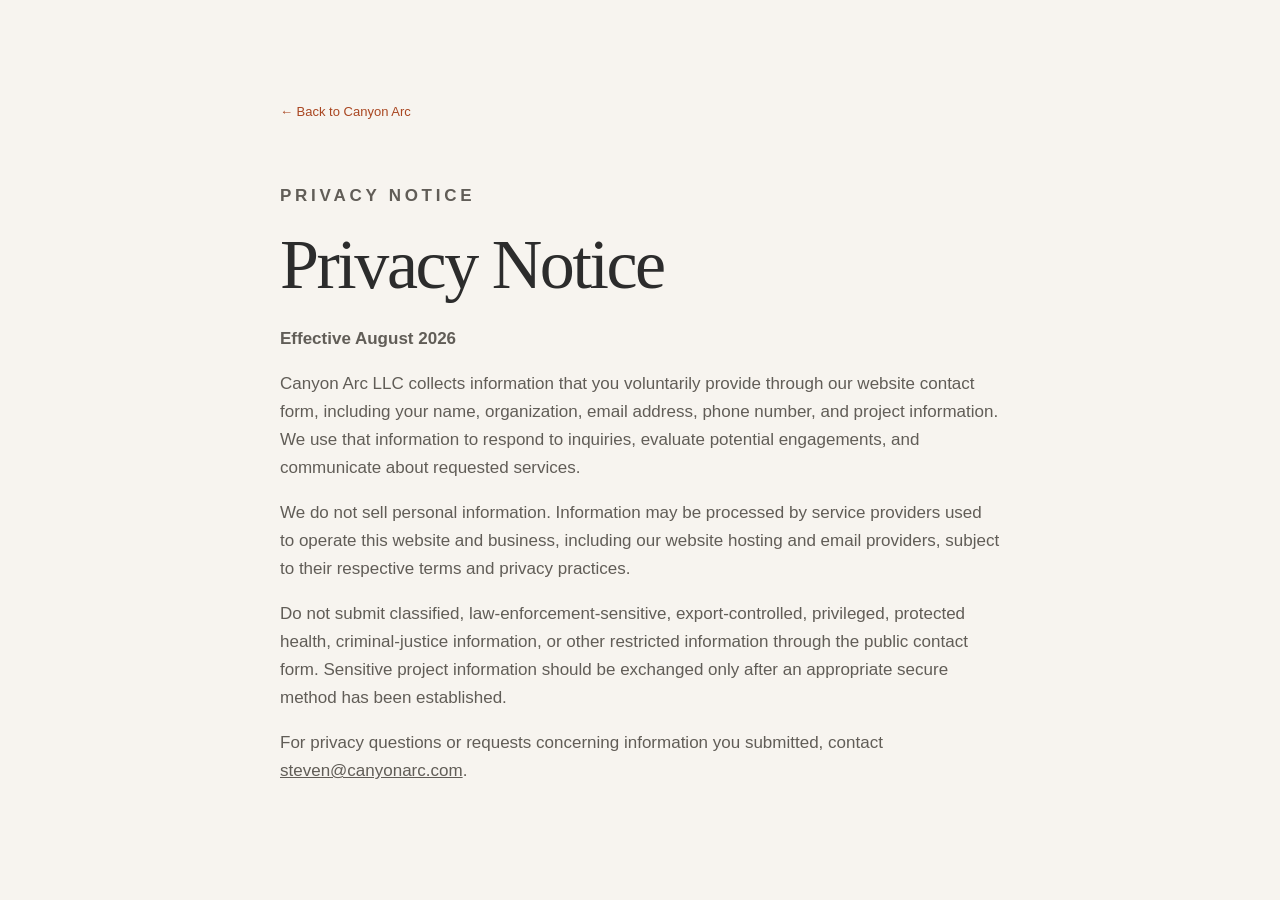
==== privacy.html @ f391a755 "Initial commit via Netlify [skip ci]" ====
<!doctype html><html lang="en"><head><meta charset="utf-8"><meta name="viewport" content="width=device-width,initial-scale=1"><title>Privacy Notice | Canyon Arc</title><link rel="icon" href="/assets/images/favicon.png" type="image/png"><link rel="stylesheet" href="/assets/css/styles.css"></head><body class="simple-page"><main class="simple-wrap simple-wrap-wide"><a href="/" class="back-link">← Back to Canyon Arc</a><p class="eyebrow">Privacy Notice</p><h1>Privacy Notice</h1><p><strong>Effective August 2026</strong></p><p>Canyon Arc LLC collects information that you voluntarily provide through our website contact form, including your name, organization, email address, phone number, and project information. We use that information to respond to inquiries, evaluate potential engagements, and communicate about requested services.</p><p>We do not sell personal information. Information may be processed by service providers used to operate this website and business, including our website hosting and email providers, subject to their respective terms and privacy practices.</p><p>Do not submit classified, law-enforcement-sensitive, export-controlled, privileged, protected health, criminal-justice information, or other restricted information through the public contact form. Sensitive project information should be exchanged only after an appropriate secure method has been established.</p><p>For privacy questions or requests concerning information you submitted, contact <a href="mailto:steven@canyonarc.com">steven@canyonarc.com</a>.</p></main></body></html>
---- assets/css/styles.css ----
:root{
  --ink:#2c2c2c;
  --ink-soft:#4d4b47;
  --sage:#6d7462;
  --sage-dark:#535a4d;
  --sand:#c9b79b;
  --sand-light:#e9dfcf;
  --clay:#c65a2e;
  --clay-dark:#a94621;
  --cream:#f7f4ef;
  --white:#fffdfa;
  --line:rgba(44,44,44,.14);
  --max:1180px;
  --serif: Georgia, 'Times New Roman', serif;
  --sans: Inter, ui-sans-serif, -apple-system, BlinkMacSystemFont, 'Segoe UI', sans-serif;
}
*{box-sizing:border-box}
html{scroll-behavior:smooth}
body{margin:0;color:var(--ink);background:var(--cream);font-family:var(--sans);font-size:16px;line-height:1.65;-webkit-font-smoothing:antialiased}
a{color:inherit}
img{max-width:100%;display:block}
button,input,textarea{font:inherit}
.shell{width:min(calc(100% - 40px),var(--max));margin-inline:auto}
.sr-only{position:absolute;width:1px;height:1px;padding:0;margin:-1px;overflow:hidden;clip:rect(0,0,0,0);white-space:nowrap;border:0}
.skip-link{position:fixed;top:12px;left:12px;z-index:1000;background:var(--ink);color:white;padding:10px 14px;transform:translateY(-160%);transition:.2s}
.skip-link:focus{transform:none}

.site-header{position:sticky;top:0;z-index:100;background:rgba(247,244,239,.92);backdrop-filter:blur(14px);border-bottom:1px solid rgba(44,44,44,.08)}
.nav-shell{min-height:82px;display:flex;align-items:center;justify-content:space-between;gap:24px}
.brand{display:flex;align-items:center;gap:13px;text-decoration:none}
.brand-mark{width:72px;height:30px;object-fit:contain}
.brand-text{display:flex;flex-direction:column;line-height:1}
.brand-text strong{font-family:var(--serif);font-weight:500;font-size:22px;letter-spacing:.07em;text-transform:uppercase}
.brand-text small{font-size:9px;text-transform:uppercase;letter-spacing:.35em;color:var(--sage);margin-top:7px}
.site-nav{display:flex;align-items:center;gap:28px;font-size:13px;font-weight:600;letter-spacing:.04em}
.site-nav a{text-decoration:none;transition:.2s;color:#444}
.site-nav a:hover{color:var(--clay)}
.nav-cta{border:1px solid var(--ink);padding:11px 16px}
.nav-cta:hover{background:var(--ink);color:white!important}
.nav-toggle{display:none;background:none;border:0;padding:8px}
.nav-toggle span:not(.sr-only){display:block;width:25px;height:1.5px;background:var(--ink);margin:5px}

.hero{min-height:calc(100vh - 82px);display:flex;align-items:center;position:relative;overflow:hidden;background:radial-gradient(circle at 90% 15%,rgba(201,183,155,.22),transparent 32%),linear-gradient(180deg,var(--cream),#f3eee7)}
.hero:after{content:"";position:absolute;left:0;right:0;bottom:0;height:5px;background:linear-gradient(90deg,var(--clay) 0 26%,var(--sage) 26% 52%,var(--sand) 52% 78%,var(--ink) 78% 100%);opacity:.8}
.hero-grid{display:grid;grid-template-columns:1.08fr .92fr;gap:70px;align-items:center;padding:88px 0 105px}
.eyebrow{text-transform:uppercase;letter-spacing:.22em;font-size:11px;font-weight:700;color:var(--clay);margin:0 0 20px}
.hero h1,.section-heading h2,.about-copy h2,.contact-copy h2,.simple-wrap h1{font-family:var(--serif);font-weight:400;letter-spacing:-.035em;line-height:.99;margin:0;color:var(--ink)}
.hero h1{font-size:clamp(58px,7.2vw,108px);max-width:760px}
.hero h1 em{font-weight:400;color:var(--clay);font-style:italic}
.hero-lede{font-size:19px;max-width:680px;color:var(--ink-soft);margin:30px 0 0;line-height:1.7}
.hero-actions{display:flex;gap:12px;flex-wrap:wrap;margin-top:34px}
.button{display:inline-flex;justify-content:center;align-items:center;min-height:50px;padding:12px 20px;text-decoration:none;border:1px solid var(--ink);font-size:13px;font-weight:700;letter-spacing:.04em;cursor:pointer;transition:.2s}
.button-primary{background:var(--ink);color:white}
.button-primary:hover{background:var(--clay);border-color:var(--clay)}
.button-secondary{background:transparent;color:var(--ink)}
.button-secondary:hover{background:rgba(44,44,44,.06)}
.hero-tags{display:flex;flex-wrap:wrap;gap:9px;margin-top:33px}
.hero-tags span{font-size:11px;text-transform:uppercase;letter-spacing:.1em;padding:7px 10px;border:1px solid var(--line);background:rgba(255,255,255,.4)}
.terrain-card{position:relative;min-height:510px;border:1px solid rgba(44,44,44,.12);background:rgba(255,253,250,.65);display:flex;flex-direction:column;justify-content:center;padding:50px;box-shadow:0 35px 90px rgba(63,50,38,.08)}
.terrain-card:before,.terrain-card:after{content:"";position:absolute;width:130px;height:130px;border:1px solid rgba(198,90,46,.25)}
.terrain-card:before{top:-20px;right:-20px;border-left:0;border-bottom:0}
.terrain-card:after{bottom:-20px;left:-20px;border-right:0;border-top:0}
.terrain-card img{width:100%;mix-blend-mode:multiply}
.terrain-copy{display:flex;justify-content:space-between;border-top:1px solid var(--line);padding-top:18px;margin-top:28px;font-size:10px;text-transform:uppercase;letter-spacing:.18em;color:var(--sage)}

.signal-strip{background:var(--white);border-bottom:1px solid var(--line)}
.signal-grid{display:grid;grid-template-columns:repeat(3,1fr)}
.signal-grid>div{padding:27px 28px;border-right:1px solid var(--line)}
.signal-grid>div:first-child{padding-left:0}
.signal-grid>div:last-child{border-right:0}
.signal-grid strong{display:block;font-family:var(--serif);font-size:19px;font-weight:400;margin-bottom:3px}
.signal-grid span{font-size:13px;color:#696660}

.section{padding:110px 0}
.section-heading{max-width:780px;margin-bottom:55px}
.section-heading h2,.about-copy h2,.contact-copy h2{font-size:clamp(43px,5vw,72px)}
.section-heading>p:last-child{max-width:650px;color:#66625c;font-size:17px;margin-top:22px}
.service-grid{display:grid;grid-template-columns:repeat(2,1fr);gap:16px}
.service-card{position:relative;background:var(--white);border:1px solid var(--line);padding:38px 38px 32px;min-height:345px;transition:transform .2s,border-color .2s,box-shadow .2s}
.service-card:hover{transform:translateY(-3px);border-color:rgba(198,90,46,.34);box-shadow:0 20px 45px rgba(54,44,34,.07)}
.service-number{font-family:var(--serif);color:var(--clay);font-size:14px}
.service-card h3{font-family:var(--serif);font-size:31px;font-weight:400;line-height:1.1;margin:44px 0 15px}
.service-card p{color:#625f59;max-width:600px}
.service-card ul{list-style:none;padding:0;margin:25px 0 0;border-top:1px solid var(--line);padding-top:18px;display:flex;gap:16px;flex-wrap:wrap}
.service-card li{font-size:11px;text-transform:uppercase;letter-spacing:.09em;color:var(--sage-dark)}
.service-card-wide{grid-column:1/-1;min-height:auto;display:grid;grid-template-columns:70px 1fr auto;align-items:center;gap:25px}
.service-card-wide h3{margin:0 0 8px}
.text-link{text-decoration:none;color:var(--clay-dark);font-weight:700;font-size:13px;white-space:nowrap}
.text-link span{font-size:20px;margin-left:5px}

.section-dark{background:var(--ink);color:white;position:relative;overflow:hidden}
.section-dark:before{content:"";position:absolute;width:650px;height:650px;border:1px solid rgba(201,183,155,.1);border-radius:50%;right:-250px;top:-300px}
.section-heading-light h2{color:white}
.section-heading-light .eyebrow{color:#e89470}
.client-grid{display:grid;grid-template-columns:repeat(4,1fr);border-top:1px solid rgba(255,255,255,.18);border-left:1px solid rgba(255,255,255,.18)}
.client-card{padding:34px 26px 32px;border-right:1px solid rgba(255,255,255,.18);border-bottom:1px solid rgba(255,255,255,.18);min-height:300px}
.client-card>span{font-family:var(--serif);color:#dfaa8e;font-size:13px}
.client-card h3{font-family:var(--serif);font-size:27px;font-weight:400;line-height:1.1;margin:72px 0 15px}
.client-card p{color:#c8c4be;font-size:14px}

.experience-layout{display:grid;grid-template-columns:.82fr 1.18fr;gap:90px;align-items:start}
.sticky-heading{position:sticky;top:140px;margin-bottom:0}
.sticky-heading h2{font-size:58px}
.experience-list{border-top:1px solid var(--line)}
.experience-item{display:grid;grid-template-columns:70px 1fr;gap:20px;padding:37px 0;border-bottom:1px solid var(--line)}
.experience-item>span{font-family:var(--serif);color:var(--clay);font-size:13px}
.experience-item h3{font-family:var(--serif);font-size:31px;font-weight:400;margin:0 0 10px}
.experience-item p{color:#65615b;margin:0;max-width:650px}

.about-section{background:#eee7dd}
.about-grid{display:grid;grid-template-columns:.8fr 1.2fr;gap:90px;align-items:center}
.about-mark{padding:55px;background:rgba(255,253,250,.58);border:1px solid rgba(44,44,44,.1)}
.about-mark img{mix-blend-mode:multiply}
.about-copy>p:not(.eyebrow){color:#625f59;font-size:17px;max-width:720px}
.founder-card{border-top:1px solid rgba(44,44,44,.2);margin-top:36px;padding-top:27px;display:grid;grid-template-columns:170px 1fr;gap:20px}
.founder-label{text-transform:uppercase!important;letter-spacing:.16em;font-size:10px!important;color:var(--clay)!important;margin-top:5px}
.founder-card h3{font-family:var(--serif);font-weight:400;font-size:32px;margin:0}
.founder-card p:last-child{grid-column:2;margin-top:-8px!important;font-size:15px!important}

.contact-section{background:var(--white)}
.contact-grid{display:grid;grid-template-columns:.9fr 1.1fr;gap:85px;align-items:start}
.contact-copy>p:not(.eyebrow){color:#65615b;max-width:560px}
.direct-contact{margin-top:35px;padding-top:25px;border-top:1px solid var(--line);display:flex;flex-direction:column;gap:5px}
.direct-contact span{font-size:10px;text-transform:uppercase;letter-spacing:.18em;color:var(--sage)}
.direct-contact a{font-family:var(--serif);font-size:24px;text-decoration:none}
.contact-note{font-size:12px!important;text-transform:uppercase;letter-spacing:.08em;margin-top:26px}
.contact-form{background:var(--cream);border:1px solid var(--line);padding:35px}
.field-row{display:grid;grid-template-columns:1fr 1fr;gap:17px}
.contact-form label{display:flex;flex-direction:column;gap:7px;font-size:11px;text-transform:uppercase;letter-spacing:.08em;font-weight:700;color:#5e5a54;margin-bottom:18px}
.contact-form input,.contact-form textarea{width:100%;border:0;border-bottom:1px solid rgba(44,44,44,.3);background:white;padding:13px 12px;color:var(--ink);outline:none;text-transform:none;letter-spacing:0;font-weight:400;font-size:15px;border-radius:0}
.contact-form textarea{border:1px solid rgba(44,44,44,.22);resize:vertical}
.contact-form input:focus,.contact-form textarea:focus{border-color:var(--clay);box-shadow:0 1px 0 var(--clay)}
.form-submit{width:100%;margin-top:3px}
.form-fineprint{font-size:11px;color:#77726b;line-height:1.5;margin:15px 0 0}
.honeypot{position:absolute;left:-9999px}

.site-footer{padding:46px 0;background:#1f1f1f;color:#ddd}
.footer-grid{display:flex;justify-content:space-between;gap:40px;align-items:flex-end}
.footer-brand{display:flex;align-items:center;gap:16px}
.footer-brand img{width:105px;filter:brightness(1.2)}
.footer-brand div{display:flex;flex-direction:column}
.footer-brand strong{font-family:var(--serif);font-weight:400;font-size:22px;text-transform:uppercase;letter-spacing:.08em;color:white}
.footer-brand span{font-size:9px;text-transform:uppercase;letter-spacing:.28em;color:#aaa;margin-top:5px}
.footer-meta{text-align:right;font-size:12px;color:#aaa}
.footer-meta p{margin:4px 0}
.footer-meta a{text-decoration:none;color:#ddd}

.simple-page{min-height:100vh;display:grid;place-items:center;background:var(--cream)}
.simple-wrap{width:min(calc(100% - 40px),720px);padding:75px 0}
.simple-wrap-wide{max-width:850px}
.simple-logo{width:440px;max-width:100%;margin-bottom:55px}
.simple-wrap h1{font-size:70px;margin-bottom:25px}
.simple-wrap p{color:#615d57;font-size:17px}
.simple-wrap .button{margin-top:20px}
.back-link{display:inline-block;margin-bottom:60px;text-decoration:none;font-size:13px;color:var(--clay-dark)}

.reveal{opacity:0;transform:translateY(18px);transition:opacity .65s ease,transform .65s ease}
.reveal.is-visible{opacity:1;transform:none}


.hero-capability-link{display:inline-flex;align-items:center;gap:8px;margin-top:17px;color:var(--clay-dark);font-size:12px;font-weight:700;text-decoration:none;letter-spacing:.02em}
.hero-capability-link span{font-size:17px;transition:transform .2s ease}
.hero-capability-link:hover span{transform:translateX(3px)}

.founder-card-expanded{grid-template-columns:170px 1fr;align-items:start}
.founder-bio h3{margin-bottom:13px}
.founder-bio>p{color:#625f59;font-size:15px!important;line-height:1.7;margin:0 0 11px!important}
.credential-list{display:flex;flex-wrap:wrap;gap:8px;margin:20px 0 18px}
.credential-list span{display:inline-block;border:1px solid rgba(44,44,44,.16);background:rgba(255,253,250,.42);padding:8px 10px;font-size:9px;line-height:1.25;text-transform:uppercase;letter-spacing:.09em;color:var(--sage-dark)}
.capability-link{display:inline-flex;align-items:center;margin-top:2px}

@media (prefers-reduced-motion:reduce){html{scroll-behavior:auto}.reveal{opacity:1;transform:none;transition:none}}
@media (max-width:980px){
  .hero-grid,.about-grid,.contact-grid,.experience-layout{grid-template-columns:1fr;gap:55px}
  .hero{min-height:auto}.hero-grid{padding:75px 0 95px}.terrain-card{min-height:390px;max-width:650px}
  .signal-grid{grid-template-columns:1fr}.signal-grid>div{border-right:0;border-bottom:1px solid var(--line);padding-left:0}.signal-grid>div:last-child{border-bottom:0}
  .client-grid{grid-template-columns:repeat(2,1fr)}
  .sticky-heading{position:static}.sticky-heading h2{font-size:clamp(43px,6vw,62px)}
  .about-mark{max-width:650px}
}
@media (max-width:760px){
  .shell{width:min(calc(100% - 30px),var(--max))}
  .nav-shell{min-height:70px}.brand-mark{width:58px}.brand-text strong{font-size:18px}.brand-text small{font-size:7px}
  .nav-toggle{display:block;z-index:102}.site-nav{position:absolute;top:70px;left:0;right:0;background:var(--cream);border-bottom:1px solid var(--line);display:none;flex-direction:column;align-items:stretch;gap:0;padding:12px 15px 20px}.site-nav.is-open{display:flex}.site-nav a{padding:13px}.nav-cta{text-align:center;margin-top:5px}
  .hero h1{font-size:clamp(53px,17vw,76px)}.hero-lede{font-size:17px}.hero-grid{padding-top:60px}.terrain-card{min-height:330px;padding:30px}.terrain-copy{font-size:8px}
  .section{padding:80px 0}.section-heading{margin-bottom:40px}.section-heading h2,.about-copy h2,.contact-copy h2{font-size:clamp(40px,12vw,58px)}
  .service-grid{grid-template-columns:1fr}.service-card-wide{grid-column:auto;grid-template-columns:55px 1fr}.service-card-wide .text-link{grid-column:2;white-space:normal}.service-card{padding:30px;min-height:320px}.service-card-wide{min-height:auto}
  .client-grid{grid-template-columns:1fr}.client-card{min-height:240px}.client-card h3{margin-top:45px}
  .experience-item{grid-template-columns:45px 1fr}.experience-item h3{font-size:27px}
  .founder-card{grid-template-columns:1fr}.founder-card p:last-child{grid-column:auto;margin-top:0!important}.founder-card-expanded{grid-template-columns:1fr}.credential-list{gap:7px}
  .field-row{grid-template-columns:1fr;gap:0}.contact-form{padding:25px}
  .footer-grid{flex-direction:column;align-items:flex-start}.footer-meta{text-align:left}
}
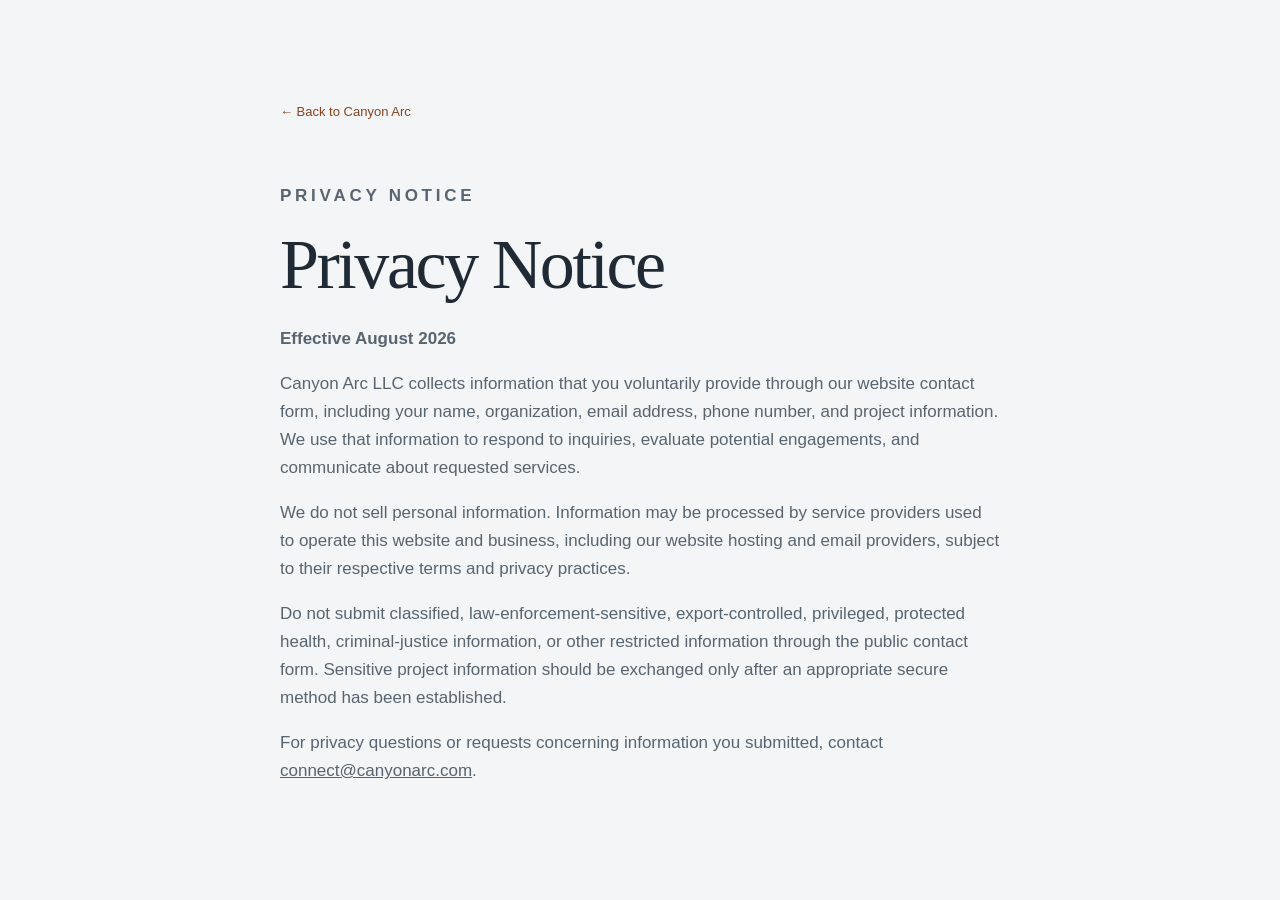
==== commit fbf31308: "Update public contact email" ====
--- a/privacy.html
+++ b/privacy.html
@@ -1 +1 @@
-<!doctype html><html lang="en"><head><meta charset="utf-8"><meta name="viewport" content="width=device-width,initial-scale=1"><title>Privacy Notice | Canyon Arc</title><link rel="icon" href="/assets/images/favicon.png" type="image/png"><link rel="stylesheet" href="/assets/css/styles.css"></head><body class="simple-page"><main class="simple-wrap simple-wrap-wide"><a href="/" class="back-link">← Back to Canyon Arc</a><p class="eyebrow">Privacy Notice</p><h1>Privacy Notice</h1><p><strong>Effective August 2026</strong></p><p>Canyon Arc LLC collects information that you voluntarily provide through our website contact form, including your name, organization, email address, phone number, and project information. We use that information to respond to inquiries, evaluate potential engagements, and communicate about requested services.</p><p>We do not sell personal information. Information may be processed by service providers used to operate this website and business, including our website hosting and email providers, subject to their respective terms and privacy practices.</p><p>Do not submit classified, law-enforcement-sensitive, export-controlled, privileged, protected health, criminal-justice information, or other restricted information through the public contact form. Sensitive project information should be exchanged only after an appropriate secure method has been established.</p><p>For privacy questions or requests concerning information you submitted, contact <a href="mailto:steven@canyonarc.com">steven@canyonarc.com</a>.</p></main></body></html>
+<!doctype html><html lang="en"><head><meta charset="utf-8"><meta name="viewport" content="width=device-width,initial-scale=1"><title>Privacy Notice | Canyon Arc</title><link rel="icon" href="/assets/images/favicon.png" type="image/png"><link rel="stylesheet" href="/assets/css/styles.css"></head><body class="simple-page"><main class="simple-wrap simple-wrap-wide"><a href="/" class="back-link">← Back to Canyon Arc</a><p class="eyebrow">Privacy Notice</p><h1>Privacy Notice</h1><p><strong>Effective August 2026</strong></p><p>Canyon Arc LLC collects information that you voluntarily provide through our website contact form, including your name, organization, email address, phone number, and project information. We use that information to respond to inquiries, evaluate potential engagements, and communicate about requested services.</p><p>We do not sell personal information. Information may be processed by service providers used to operate this website and business, including our website hosting and email providers, subject to their respective terms and privacy practices.</p><p>Do not submit classified, law-enforcement-sensitive, export-controlled, privileged, protected health, criminal-justice information, or other restricted information through the public contact form. Sensitive project information should be exchanged only after an appropriate secure method has been established.</p><p>For privacy questions or requests concerning information you submitted, contact <a href="mailto:connect@canyonarc.com">connect@canyonarc.com</a>.</p></main></body></html>
--- a/assets/css/styles.css
+++ b/assets/css/styles.css
@@ -1,15 +1,15 @@
 :root{
-  --ink:#2c2c2c;
-  --ink-soft:#4d4b47;
-  --sage:#6d7462;
-  --sage-dark:#535a4d;
-  --sand:#c9b79b;
-  --sand-light:#e9dfcf;
-  --clay:#c65a2e;
-  --clay-dark:#a94621;
-  --cream:#f7f4ef;
-  --white:#fffdfa;
-  --line:rgba(44,44,44,.14);
+  --ink:#202a35;
+  --ink-soft:#465563;
+  --sage:#657789;
+  --sage-dark:#4f6174;
+  --sand:#c9b9a3;
+  --sand-light:#e7dfd5;
+  --clay:#a85a32;
+  --clay-dark:#874421;
+  --cream:#f3f5f6;
+  --white:#fbfcfd;
+  --line:rgba(32,42,53,.14);
   --max:1180px;
   --serif: Georgia, 'Times New Roman', serif;
   --sans: Inter, ui-sans-serif, -apple-system, BlinkMacSystemFont, 'Segoe UI', sans-serif;
@@ -25,7 +25,7 @@
 .skip-link{position:fixed;top:12px;left:12px;z-index:1000;background:var(--ink);color:white;padding:10px 14px;transform:translateY(-160%);transition:.2s}
 .skip-link:focus{transform:none}
 
-.site-header{position:sticky;top:0;z-index:100;background:rgba(247,244,239,.92);backdrop-filter:blur(14px);border-bottom:1px solid rgba(44,44,44,.08)}
+.site-header{position:sticky;top:0;z-index:100;background:rgba(243,245,246,.94);backdrop-filter:blur(14px);border-bottom:1px solid rgba(32,42,53,.09)}
 .nav-shell{min-height:82px;display:flex;align-items:center;justify-content:space-between;gap:24px}
 .brand{display:flex;align-items:center;gap:13px;text-decoration:none}
 .brand-mark{width:72px;height:30px;object-fit:contain}
@@ -33,14 +33,14 @@
 .brand-text strong{font-family:var(--serif);font-weight:500;font-size:22px;letter-spacing:.07em;text-transform:uppercase}
 .brand-text small{font-size:9px;text-transform:uppercase;letter-spacing:.35em;color:var(--sage);margin-top:7px}
 .site-nav{display:flex;align-items:center;gap:28px;font-size:13px;font-weight:600;letter-spacing:.04em}
-.site-nav a{text-decoration:none;transition:.2s;color:#444}
+.site-nav a{text-decoration:none;transition:.2s;color:var(--ink-soft)}
 .site-nav a:hover{color:var(--clay)}
 .nav-cta{border:1px solid var(--ink);padding:11px 16px}
 .nav-cta:hover{background:var(--ink);color:white!important}
 .nav-toggle{display:none;background:none;border:0;padding:8px}
 .nav-toggle span:not(.sr-only){display:block;width:25px;height:1.5px;background:var(--ink);margin:5px}
 
-.hero{min-height:calc(100vh - 82px);display:flex;align-items:center;position:relative;overflow:hidden;background:radial-gradient(circle at 90% 15%,rgba(201,183,155,.22),transparent 32%),linear-gradient(180deg,var(--cream),#f3eee7)}
+.hero{min-height:calc(100vh - 82px);display:flex;align-items:center;position:relative;overflow:hidden;background:radial-gradient(circle at 90% 15%,rgba(201,185,163,.25),transparent 32%),linear-gradient(180deg,var(--cream),#e9eef1)}
 .hero:after{content:"";position:absolute;left:0;right:0;bottom:0;height:5px;background:linear-gradient(90deg,var(--clay) 0 26%,var(--sage) 26% 52%,var(--sand) 52% 78%,var(--ink) 78% 100%);opacity:.8}
 .hero-grid{display:grid;grid-template-columns:1.08fr .92fr;gap:70px;align-items:center;padding:88px 0 105px}
 .eyebrow{text-transform:uppercase;letter-spacing:.22em;font-size:11px;font-weight:700;color:var(--clay);margin:0 0 20px}
@@ -56,8 +56,8 @@
 .button-secondary:hover{background:rgba(44,44,44,.06)}
 .hero-tags{display:flex;flex-wrap:wrap;gap:9px;margin-top:33px}
 .hero-tags span{font-size:11px;text-transform:uppercase;letter-spacing:.1em;padding:7px 10px;border:1px solid var(--line);background:rgba(255,255,255,.4)}
-.terrain-card{position:relative;min-height:510px;border:1px solid rgba(44,44,44,.12);background:rgba(255,253,250,.65);display:flex;flex-direction:column;justify-content:center;padding:50px;box-shadow:0 35px 90px rgba(63,50,38,.08)}
-.terrain-card:before,.terrain-card:after{content:"";position:absolute;width:130px;height:130px;border:1px solid rgba(198,90,46,.25)}
+.terrain-card{position:relative;min-height:510px;border:1px solid rgba(32,42,53,.12);background:rgba(251,252,253,.72);display:flex;flex-direction:column;justify-content:center;padding:50px;box-shadow:0 35px 90px rgba(32,42,53,.09)}
+.terrain-card:before,.terrain-card:after{content:"";position:absolute;width:130px;height:130px;border:1px solid rgba(168,90,50,.28)}
 .terrain-card:before{top:-20px;right:-20px;border-left:0;border-bottom:0}
 .terrain-card:after{bottom:-20px;left:-20px;border-right:0;border-top:0}
 .terrain-card img{width:100%;mix-blend-mode:multiply}
@@ -69,18 +69,18 @@
 .signal-grid>div:first-child{padding-left:0}
 .signal-grid>div:last-child{border-right:0}
 .signal-grid strong{display:block;font-family:var(--serif);font-size:19px;font-weight:400;margin-bottom:3px}
-.signal-grid span{font-size:13px;color:#696660}
+.signal-grid span{font-size:13px;color:#5b6670}
 
 .section{padding:110px 0}
 .section-heading{max-width:780px;margin-bottom:55px}
 .section-heading h2,.about-copy h2,.contact-copy h2{font-size:clamp(43px,5vw,72px)}
-.section-heading>p:last-child{max-width:650px;color:#66625c;font-size:17px;margin-top:22px}
+.section-heading>p:last-child{max-width:650px;color:#596672;font-size:17px;margin-top:22px}
 .service-grid{display:grid;grid-template-columns:repeat(2,1fr);gap:16px}
 .service-card{position:relative;background:var(--white);border:1px solid var(--line);padding:38px 38px 32px;min-height:345px;transition:transform .2s,border-color .2s,box-shadow .2s}
-.service-card:hover{transform:translateY(-3px);border-color:rgba(198,90,46,.34);box-shadow:0 20px 45px rgba(54,44,34,.07)}
+.service-card:hover{transform:translateY(-3px);border-color:rgba(168,90,50,.38);box-shadow:0 20px 45px rgba(32,42,53,.08)}
 .service-number{font-family:var(--serif);color:var(--clay);font-size:14px}
 .service-card h3{font-family:var(--serif);font-size:31px;font-weight:400;line-height:1.1;margin:44px 0 15px}
-.service-card p{color:#625f59;max-width:600px}
+.service-card p{color:#586570;max-width:600px}
 .service-card ul{list-style:none;padding:0;margin:25px 0 0;border-top:1px solid var(--line);padding-top:18px;display:flex;gap:16px;flex-wrap:wrap}
 .service-card li{font-size:11px;text-transform:uppercase;letter-spacing:.09em;color:var(--sage-dark)}
 .service-card-wide{grid-column:1/-1;min-height:auto;display:grid;grid-template-columns:70px 1fr auto;align-items:center;gap:25px}
@@ -91,12 +91,12 @@
 .section-dark{background:var(--ink);color:white;position:relative;overflow:hidden}
 .section-dark:before{content:"";position:absolute;width:650px;height:650px;border:1px solid rgba(201,183,155,.1);border-radius:50%;right:-250px;top:-300px}
 .section-heading-light h2{color:white}
-.section-heading-light .eyebrow{color:#e89470}
+.section-heading-light .eyebrow{color:#d68b64}
 .client-grid{display:grid;grid-template-columns:repeat(4,1fr);border-top:1px solid rgba(255,255,255,.18);border-left:1px solid rgba(255,255,255,.18)}
 .client-card{padding:34px 26px 32px;border-right:1px solid rgba(255,255,255,.18);border-bottom:1px solid rgba(255,255,255,.18);min-height:300px}
-.client-card>span{font-family:var(--serif);color:#dfaa8e;font-size:13px}
+.client-card>span{font-family:var(--serif);color:#d5a182;font-size:13px}
 .client-card h3{font-family:var(--serif);font-size:27px;font-weight:400;line-height:1.1;margin:72px 0 15px}
-.client-card p{color:#c8c4be;font-size:14px}
+.client-card p{color:#c8d0d6;font-size:14px}
 
 .experience-layout{display:grid;grid-template-columns:.82fr 1.18fr;gap:90px;align-items:start}
 .sticky-heading{position:sticky;top:140px;margin-bottom:0}
@@ -105,43 +105,43 @@
 .experience-item{display:grid;grid-template-columns:70px 1fr;gap:20px;padding:37px 0;border-bottom:1px solid var(--line)}
 .experience-item>span{font-family:var(--serif);color:var(--clay);font-size:13px}
 .experience-item h3{font-family:var(--serif);font-size:31px;font-weight:400;margin:0 0 10px}
-.experience-item p{color:#65615b;margin:0;max-width:650px}
+.experience-item p{color:#586570;margin:0;max-width:650px}
 
-.about-section{background:#eee7dd}
+.about-section{background:#e7ebee}
 .about-grid{display:grid;grid-template-columns:.8fr 1.2fr;gap:90px;align-items:center}
-.about-mark{padding:55px;background:rgba(255,253,250,.58);border:1px solid rgba(44,44,44,.1)}
+.about-mark{padding:55px;background:rgba(251,252,253,.72);border:1px solid rgba(32,42,53,.1)}
 .about-mark img{mix-blend-mode:multiply}
-.about-copy>p:not(.eyebrow){color:#625f59;font-size:17px;max-width:720px}
-.founder-card{border-top:1px solid rgba(44,44,44,.2);margin-top:36px;padding-top:27px;display:grid;grid-template-columns:170px 1fr;gap:20px}
+.about-copy>p:not(.eyebrow){color:#586570;font-size:17px;max-width:720px}
+.founder-card{border-top:1px solid rgba(32,42,53,.2);margin-top:36px;padding-top:27px;display:grid;grid-template-columns:170px 1fr;gap:20px}
 .founder-label{text-transform:uppercase!important;letter-spacing:.16em;font-size:10px!important;color:var(--clay)!important;margin-top:5px}
 .founder-card h3{font-family:var(--serif);font-weight:400;font-size:32px;margin:0}
 .founder-card p:last-child{grid-column:2;margin-top:-8px!important;font-size:15px!important}
 
 .contact-section{background:var(--white)}
 .contact-grid{display:grid;grid-template-columns:.9fr 1.1fr;gap:85px;align-items:start}
-.contact-copy>p:not(.eyebrow){color:#65615b;max-width:560px}
+.contact-copy>p:not(.eyebrow){color:#586570;max-width:560px}
 .direct-contact{margin-top:35px;padding-top:25px;border-top:1px solid var(--line);display:flex;flex-direction:column;gap:5px}
 .direct-contact span{font-size:10px;text-transform:uppercase;letter-spacing:.18em;color:var(--sage)}
 .direct-contact a{font-family:var(--serif);font-size:24px;text-decoration:none}
 .contact-note{font-size:12px!important;text-transform:uppercase;letter-spacing:.08em;margin-top:26px}
 .contact-form{background:var(--cream);border:1px solid var(--line);padding:35px}
 .field-row{display:grid;grid-template-columns:1fr 1fr;gap:17px}
-.contact-form label{display:flex;flex-direction:column;gap:7px;font-size:11px;text-transform:uppercase;letter-spacing:.08em;font-weight:700;color:#5e5a54;margin-bottom:18px}
-.contact-form input,.contact-form textarea{width:100%;border:0;border-bottom:1px solid rgba(44,44,44,.3);background:white;padding:13px 12px;color:var(--ink);outline:none;text-transform:none;letter-spacing:0;font-weight:400;font-size:15px;border-radius:0}
-.contact-form textarea{border:1px solid rgba(44,44,44,.22);resize:vertical}
+.contact-form label{display:flex;flex-direction:column;gap:7px;font-size:11px;text-transform:uppercase;letter-spacing:.08em;font-weight:700;color:#53616d;margin-bottom:18px}
+.contact-form input,.contact-form textarea{width:100%;border:0;border-bottom:1px solid rgba(32,42,53,.3);background:white;padding:13px 12px;color:var(--ink);outline:none;text-transform:none;letter-spacing:0;font-weight:400;font-size:15px;border-radius:0}
+.contact-form textarea{border:1px solid rgba(32,42,53,.22);resize:vertical}
 .contact-form input:focus,.contact-form textarea:focus{border-color:var(--clay);box-shadow:0 1px 0 var(--clay)}
 .form-submit{width:100%;margin-top:3px}
 .form-fineprint{font-size:11px;color:#77726b;line-height:1.5;margin:15px 0 0}
 .honeypot{position:absolute;left:-9999px}
 
-.site-footer{padding:46px 0;background:#1f1f1f;color:#ddd}
+.site-footer{padding:46px 0;background:#18222d;color:#dce2e6}
 .footer-grid{display:flex;justify-content:space-between;gap:40px;align-items:flex-end}
 .footer-brand{display:flex;align-items:center;gap:16px}
-.footer-brand img{width:105px;filter:brightness(1.2)}
+.footer-brand img{width:105px}
 .footer-brand div{display:flex;flex-direction:column}
 .footer-brand strong{font-family:var(--serif);font-weight:400;font-size:22px;text-transform:uppercase;letter-spacing:.08em;color:white}
-.footer-brand span{font-size:9px;text-transform:uppercase;letter-spacing:.28em;color:#aaa;margin-top:5px}
-.footer-meta{text-align:right;font-size:12px;color:#aaa}
+.footer-brand span{font-size:9px;text-transform:uppercase;letter-spacing:.28em;color:#aebbc5;margin-top:5px}
+.footer-meta{text-align:right;font-size:12px;color:#aebbc5}
 .footer-meta p{margin:4px 0}
 .footer-meta a{text-decoration:none;color:#ddd}
 
@@ -150,7 +150,7 @@
 .simple-wrap-wide{max-width:850px}
 .simple-logo{width:440px;max-width:100%;margin-bottom:55px}
 .simple-wrap h1{font-size:70px;margin-bottom:25px}
-.simple-wrap p{color:#615d57;font-size:17px}
+.simple-wrap p{color:#586570;font-size:17px}
 .simple-wrap .button{margin-top:20px}
 .back-link{display:inline-block;margin-bottom:60px;text-decoration:none;font-size:13px;color:var(--clay-dark)}
 
@@ -164,9 +164,9 @@
 
 .founder-card-expanded{grid-template-columns:170px 1fr;align-items:start}
 .founder-bio h3{margin-bottom:13px}
-.founder-bio>p{color:#625f59;font-size:15px!important;line-height:1.7;margin:0 0 11px!important}
+.founder-bio>p{color:#586570;font-size:15px!important;line-height:1.7;margin:0 0 11px!important}
 .credential-list{display:flex;flex-wrap:wrap;gap:8px;margin:20px 0 18px}
-.credential-list span{display:inline-block;border:1px solid rgba(44,44,44,.16);background:rgba(255,253,250,.42);padding:8px 10px;font-size:9px;line-height:1.25;text-transform:uppercase;letter-spacing:.09em;color:var(--sage-dark)}
+.credential-list span{display:inline-block;border:1px solid rgba(32,42,53,.16);background:rgba(251,252,253,.5);padding:8px 10px;font-size:9px;line-height:1.25;text-transform:uppercase;letter-spacing:.09em;color:var(--sage-dark)}
 .capability-link{display:inline-flex;align-items:center;margin-top:2px}
 
 @media (prefers-reduced-motion:reduce){html{scroll-behavior:auto}.reveal{opacity:1;transform:none;transition:none}}
